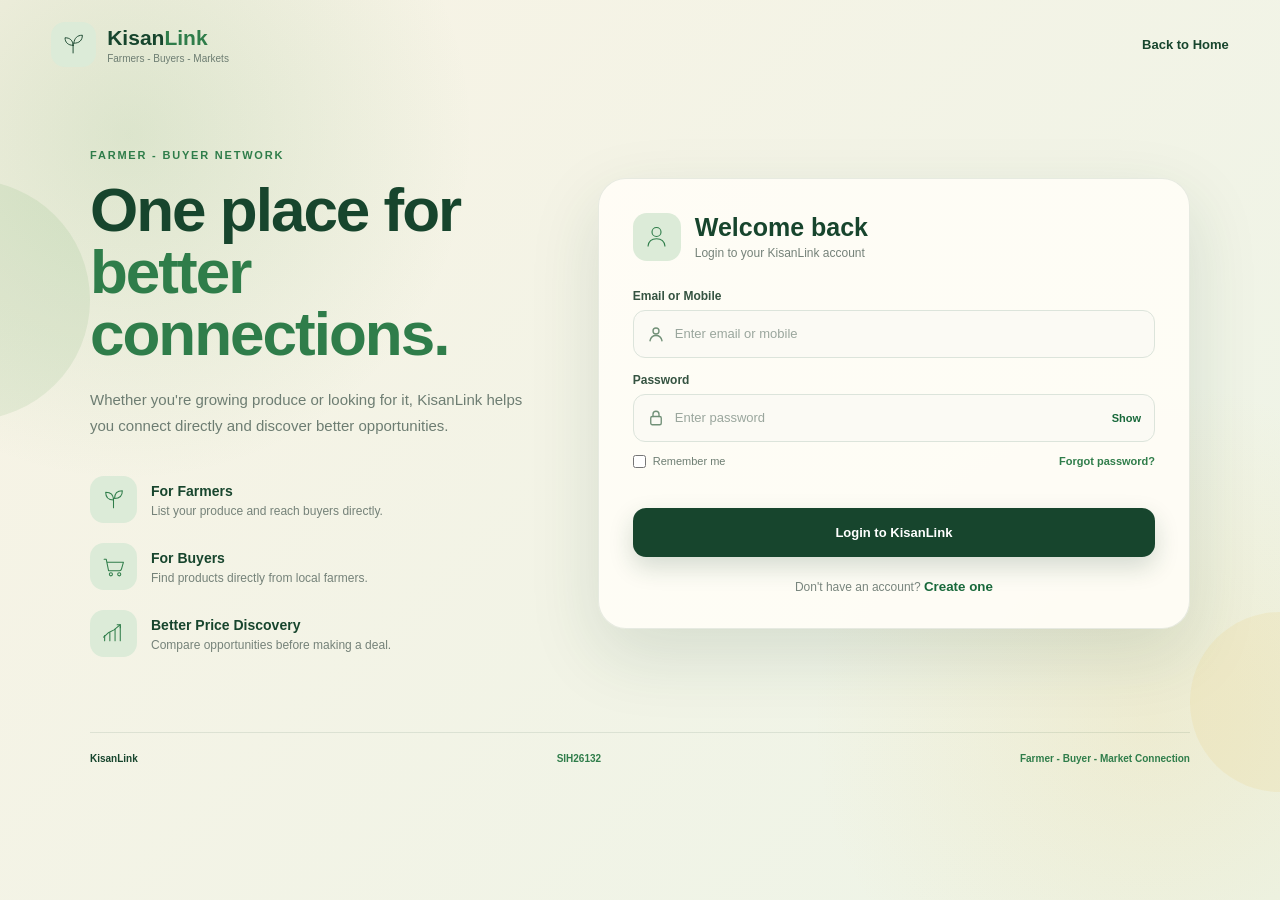
==== frontend/auth.html @ 93e55fd8 "Initial KisanLink SIH 2026 release" ====
﻿<!DOCTYPE html>
<html lang="en">
<head>
    <meta charset="UTF-8">
    <meta name="viewport" content="width=device-width, initial-scale=1.0">
    <meta name="theme-color" content="#17452d">
    <title>KisanLink - Account</title>
    <link rel="stylesheet" href="css/style.css">
    <link rel="stylesheet" href="css/auth.css">
</head>

<body>

<div class="auth-page">

    <div class="auth-decoration decoration-one"></div>
    <div class="auth-decoration decoration-two"></div>

    <header class="auth-navbar">

        <a href="index.html" class="auth-brand">

            <span class="auth-brand-icon">
                <svg viewBox="0 0 64 64">
                    <path d="M31 52V30"/>
                    <path d="M31 34C19 34 12 27 12 16c11 0 19 6 19 18Z"/>
                    <path d="M33 28C34 17 41 10 53 10c0 12-7 19-20 19Z"/>
                </svg>
            </span>

            <span>
                <strong>Kisan<span>Link</span></strong>
                <small>Farmers - Buyers - Markets</small>
            </span>

        </a>

        <a href="index.html" class="back-home">
            Back to Home
        </a>

    </header>


    <main class="auth-container">

        <!-- LEFT SIDE -->

        <section class="auth-info">

            <div class="info-label">
                FARMER - BUYER NETWORK
            </div>

            <h1>
                One place for<br>
                <span>better connections.</span>
            </h1>

            <p>
                Whether you're growing produce or looking
                for it, KisanLink helps you connect directly
                and discover better opportunities.
            </p>

            <div class="info-features">

                <div class="info-feature">

                    <div class="info-icon">
                        <svg viewBox="0 0 48 48">
                            <path d="M24 40V21"/>
                            <path d="M24 25C14 25 9 19 9 10c9 0 15 5 15 15Z"/>
                            <path d="M26 22c0-9 5-15 15-15 0 10-6 15-15 15Z"/>
                        </svg>
                    </div>

                    <div>
                        <strong>For Farmers</strong>
                        <p>List your produce and reach buyers directly.</p>
                    </div>

                </div>


                <div class="info-feature">

                    <div class="info-icon">
                        <svg viewBox="0 0 48 48">
                            <path d="M6 10h4l4.5 22h21a4 4 0 0 0 3.8-3L43 16H12"/>
                            <circle cx="19" cy="39" r="3"/>
                            <circle cx="35" cy="39" r="3"/>
                        </svg>
                    </div>

                    <div>
                        <strong>For Buyers</strong>
                        <p>Find products directly from local farmers.</p>
                    </div>

                </div>


                <div class="info-feature">

                    <div class="info-icon">
                        <svg viewBox="0 0 48 48">
                            <path d="M7 38V28M17 38V22M27 38V16M37 38V9"/>
                            <path d="M5 31l10-9 10-5 12-10"/>
                            <path d="M31 7h6v6"/>
                        </svg>
                    </div>

                    <div>
                        <strong>Better Price Discovery</strong>
                        <p>Compare opportunities before making a deal.</p>
                    </div>

                </div>

            </div>

        </section>


        <!-- AUTH CARD -->

        <section class="auth-card">

            <!-- LOGIN -->

            <div class="auth-form active" id="loginForm">

                <div class="form-heading">

                    <span class="form-icon">
                        <svg viewBox="0 0 48 48">
                            <circle cx="24" cy="16" r="8"/>
                            <path d="M9 41c1-9 7-13 15-13s14 4 15 13"/>
                        </svg>
                    </span>

                    <div>
                        <h2>Welcome back</h2>
                        <p>Login to your KisanLink account</p>
                    </div>

                </div>


                <form id="loginFormElement">

                    <label>Email or Mobile</label>

                    <div class="input-box">

                        <svg viewBox="0 0 24 24">
                            <circle cx="12" cy="8" r="4"/>
                            <path d="M4 21c1-5 4-7 8-7s7 2 8 7"/>
                        </svg>

                        <input
                            type="text"
                            id="loginIdentity"
                            placeholder="Enter email or mobile"
                            required
                        >

                    </div>


                    <label>Password</label>

                    <div class="input-box">

                        <svg viewBox="0 0 24 24">
                            <rect x="5" y="10" width="14" height="11" rx="2"/>
                            <path d="M8 10V7a4 4 0 0 1 8 0v3"/>
                        </svg>

                        <input
                            type="password"
                            id="loginPassword"
                            placeholder="Enter password"
                            required
                        >

                        <button type="button" class="password-toggle" onclick="togglePassword('loginPassword', this)">
                            Show
                        </button>

                    </div>


                    <div class="form-options">

                        <label class="remember">
                            <input type="checkbox">
                            <span>Remember me</span>
                        </label>

                        <a href="#">Forgot password?</a>

                    </div>


                    <button type="submit" class="auth-submit">
                        Login to KisanLink
                    </button>

                </form>


                <div class="switch-form">
                    Don't have an account?
                    <button onclick="showRegister()">Create one</button>
                </div>

            </div>


            <!-- REGISTER -->

            <div class="auth-form" id="registerForm">

                <div class="form-heading">

                    <span class="form-icon">
                        <svg viewBox="0 0 48 48">
                            <circle cx="21" cy="16" r="8"/>
                            <path d="M6 41c1-9 7-13 15-13"/>
                            <path d="M35 27v14M28 34h14"/>
                        </svg>
                    </span>

                    <div>
                        <h2>Create account</h2>
                        <p>Join the KisanLink network</p>
                    </div>

                </div>


                <form id="registerFormElement">

                    <div class="form-grid">

                        <div class="form-field full">
                            <label>Full Name</label>

                            <div class="input-box">
                                <svg viewBox="0 0 24 24">
                                    <circle cx="12" cy="8" r="4"/>
                                    <path d="M4 21c1-5 4-7 8-7s7 2 8 7"/>
                                </svg>

                                <input
                                    type="text"
                                    id="registerName"
                                    placeholder="Enter your full name"
                                    required
                                >
                            </div>
                        </div>


                        <div class="form-field">
                            <label>Email</label>

                            <div class="input-box">

                                <svg viewBox="0 0 24 24">
                                    <rect x="3" y="5" width="18" height="14" rx="2"/>
                                    <path d="m4 7 8 6 8-6"/>
                                </svg>

                                <input
                                    type="email"
                                    id="registerEmail"
                                    placeholder="Email"
                                    required
                                >

                            </div>
                        </div>


                        <div class="form-field">
                            <label>Mobile</label>

                            <div class="input-box">

                                <svg viewBox="0 0 24 24">
                                    <rect x="7" y="2" width="10" height="20" rx="2"/>
                                    <path d="M11 18h2"/>
                                </svg>

                                <input
                                    type="tel"
                                    id="registerMobile"
                                    placeholder="Mobile number"
                                    required
                                >

                            </div>
                        </div>


                        <div class="form-field">
                            <label>State</label>

                            <div class="input-box select-box">

                                <svg viewBox="0 0 24 24">
                                    <path d="M12 21s7-6.2 7-12a7 7 0 1 0-14 0c0 5.8 7 12 7 12Z"/>
                                    <circle cx="12" cy="9" r="2.5"/>
                                </svg>

                                <select id="registerState" required>
                                    <option value="">Select state</option>
                                    <option>Bihar</option>
                                    <option>Uttar Pradesh</option>
                                    <option>West Bengal</option>
                                    <option>Jharkhand</option>
                                    <option>Delhi</option>
                                    <option>Other</option>
                                </select>

                            </div>
                        </div>


                        <div class="form-field">
                            <label>District</label>

                            <div class="input-box">

                                <svg viewBox="0 0 24 24">
                                    <path d="M4 21V5l8-3 8 3v16"/>
                                    <path d="M8 9h1M15 9h1M8 13h1M15 13h1"/>
                                </svg>

                                <input
                                    type="text"
                                    id="registerDistrict"
                                    placeholder="District"
                                    required
                                >

                            </div>
                        </div>


                        <div class="form-field">
                            <label>PIN Code</label>

                            <div class="input-box">

                                <svg viewBox="0 0 24 24">
                                    <rect x="3" y="6" width="18" height="12" rx="2"/>
                                    <path d="M7 10h10M7 14h6"/>
                                </svg>

                                <input
                                    type="text"
                                    id="registerPincode"
                                    placeholder="PIN code"
                                    maxlength="6"
                                    required
                                >

                            </div>
                        </div>


                        <div class="form-field full">

                            <label>I am a</label>

                            <div class="role-selection">

                                <button type="button" class="role-card selected" data-role="farmer">

                                    <svg viewBox="0 0 48 48">
                                        <path d="M24 40V21"/>
                                        <path d="M24 25C14 25 9 19 9 10c9 0 15 5 15 15Z"/>
                                        <path d="M26 22c0-9 5-15 15-15 0 10-6 15-15 15Z"/>
                                    </svg>

                                    <strong>Farmer</strong>
                                    <small>Sell your produce</small>

                                </button>


                                <button type="button" class="role-card" data-role="buyer">

                                    <svg viewBox="0 0 48 48">
                                        <path d="M6 10h4l4.5 22h21a4 4 0 0 0 3.8-3L43 16H12"/>
                                        <circle cx="19" cy="39" r="3"/>
                                        <circle cx="35" cy="39" r="3"/>
                                    </svg>

                                    <strong>Buyer</strong>
                                    <small>Find products</small>

                                </button>

                            </div>

                            <input type="hidden" id="registerRole" value="farmer">

                        </div>


                        <div class="form-field full">

                            <label>Password</label>

                            <div class="input-box">

                                <svg viewBox="0 0 24 24">
                                    <rect x="5" y="10" width="14" height="11" rx="2"/>
                                    <path d="M8 10V7a4 4 0 0 1 8 0v3"/>
                                </svg>

                                <input
                                    type="password"
                                    id="registerPassword"
                                    placeholder="Create a password"
                                    required
                                >

                                <button type="button" class="password-toggle" onclick="togglePassword('registerPassword', this)">
                                    Show
                                </button>

                            </div>

                        </div>

                    </div>


                    <label class="terms">

                        <input type="checkbox" required>

                        <span>
                            I agree to the KisanLink terms and privacy policy.
                        </span>

                    </label>


                    <button type="submit" class="auth-submit">
                        Create KisanLink Account
                    </button>

                </form>


                <div class="switch-form">
                    Already have an account?
                    <button onclick="showLogin()">Login</button>
                </div>

            </div>

        </section>

    </main>


    <footer class="auth-footer">
        <span>KisanLink</span>
        <span>SIH26132</span>
        <span>Farmer - Buyer - Market Connection</span>
    </footer>

</div>


<script>
function showRegister() {
    const loginForm = document.getElementById("loginForm");
    const registerForm = document.getElementById("registerForm");

    if (loginForm) {
        loginForm.classList.remove("active");
        loginForm.style.display = "none";
    }

    if (registerForm) {
        registerForm.classList.add("active");
        registerForm.style.display = "block";
    }
}

function showLogin() {
    const loginForm = document.getElementById("loginForm");
    const registerForm = document.getElementById("registerForm");

    if (registerForm) {
        registerForm.classList.remove("active");
        registerForm.style.display = "none";
    }

    if (loginForm) {
        loginForm.classList.add("active");
        loginForm.style.display = "block";
    }
}

window.showRegister = showRegister;
window.showLogin = showLogin;
</script>

<script src="js/auth.js"></script>

</body>
</html>
---- frontend/css/style.css ----
﻿* {
    margin: 0;
    padding: 0;
    box-sizing: border-box;
}

:root {
    --forest: #17452d;
    --green: #2f7d4a;
    --leaf: #63a35c;
    --sage: #dcebd8;
    --cream: #f8f3e5;
    --earth: #8b6848;
    --sun: #e9bd55;
    --text: #203328;
    --muted: #6d7d72;
    --white: #fffdf7;
}

html {
    scroll-behavior: smooth;
}

body {
    font-family: Arial, Helvetica, sans-serif;
    color: var(--text);
    background: var(--cream);
    overflow-x: hidden;
}

/* =========================
   BACKGROUND
========================= */

.garden-bg {
    position: fixed;
    inset: 0;
    pointer-events: none;
    z-index: -1;
    background:
        radial-gradient(circle at 85% 12%, rgba(99,163,92,.20), transparent 24%),
        radial-gradient(circle at 8% 55%, rgba(233,189,85,.13), transparent 22%),
        linear-gradient(135deg, #f8f3e5, #edf4e7);
}

/* =========================
   NAVBAR
========================= */

.navbar {`r`n    position: relative;`r`n    z-index: 1000;
    width: min(1180px, 92%);
    margin: 18px auto 0;
    padding: 14px 18px;
    display: flex;
    align-items: center;
    justify-content: space-between;
    background: rgba(255,253,247,.82);
    backdrop-filter: blur(14px);
    border: 1px solid rgba(23,69,45,.10);
    border-radius: 20px;
    box-shadow: 0 10px 35px rgba(23,69,45,.08);
}

.brand {
    display: flex;
    align-items: center;
    gap: 11px;
}

.brand-icon {
    width: 45px;
    height: 45px;
    display: grid;
    place-items: center;
    font-size: 25px;
    border-radius: 14px;
    background: var(--sage);
}

.brand h1 {
    font-size: 21px;
    color: var(--forest);
}

.brand h1 span {
    color: var(--green);
}

.brand p {
    margin-top: 3px;
    font-size: 10px;
    color: var(--muted);
}

.navbar nav {
    display: flex;
    gap: 30px;
}

.navbar nav a {
    text-decoration: none;
    color: #506157;
    font-size: 14px;
    font-weight: 600;
}

.navbar nav a:hover {
    color: var(--green);
}

.nav-actions {
    display: flex;
    align-items: center;
    gap: 9px;
}

button {
    border: none;
    cursor: pointer;
    font-family: inherit;
}

.theme-btn {
    width: 38px;
    height: 38px;
    border-radius: 12px;
    background: var(--sage);
}

.login-btn,
.signup-btn {
    position: relative;
    z-index: 1001;
    cursor: pointer;
    padding: 11px 17px;
    border-radius: 12px;
    font-weight: 700;
}

.login-btn {
    background: transparent;
    color: var(--forest);
}

.signup-btn {
    background: var(--forest);
    color: white;
}

/* =========================
   HERO
========================= */

.hero {
    width: min(1180px, 92%);
    margin: 70px auto 90px;
    min-height: 560px;
    display: grid;
    grid-template-columns: 1.05fr .95fr;
    align-items: center;
    gap: 50px;
}

.eyebrow,
.section-heading > span,
.market-heading > div > span,
.cta > span {
    color: var(--green);
    font-size: 11px;
    font-weight: 800;
    letter-spacing: 1.8px;
}

.hero h2 {
    margin-top: 18px;
    font-size: clamp(45px, 5vw, 70px);
    line-height: .98;
    letter-spacing: -3px;
    color: var(--forest);
}

.hero h2 span {
    color: var(--green);
}

.hero-content > p {
    max-width: 540px;
    margin: 24px 0;
    color: var(--muted);
    font-size: 17px;
    line-height: 1.7;
}

.hero-buttons {
    display: flex;
    gap: 12px;
}

.primary-btn,
.secondary-btn {
    padding: 14px 22px;
    border-radius: 14px;
    font-weight: 800;
    font-size: 14px;
}

.primary-btn {
    background: var(--forest);
    color: white;
    box-shadow: 0 10px 25px rgba(23,69,45,.22);
}

.secondary-btn {
    background: var(--white);
    color: var(--forest);
    border: 1px solid rgba(23,69,45,.13);
}

.trust-row {
    display: flex;
    gap: 35px;
    margin-top: 45px;
}

.trust-row div {
    display: flex;
    flex-direction: column;
    gap: 5px;
}

.trust-row strong {
    color: var(--forest);
    font-size: 20px;
}

.trust-row span {
    color: var(--muted);
    font-size: 11px;
}

/* =========================
   FARM CARD
========================= */

.hero-visual {
    position: relative;
    min-height: 470px;
    display: grid;
    place-items: center;
}

.sun {
    position: absolute;
    top: 20px;
    right: 45px;
    width: 105px;
    height: 105px;
    border-radius: 50%;
    background: rgba(233,189,85,.55);
    filter: blur(1px);
}

.farm-card {
    position: relative;
    width: min(390px, 100%);
    padding: 27px;
    border-radius: 30px;
    background: var(--white);
    border: 1px solid rgba(23,69,45,.10);
    box-shadow: 0 25px 60px rgba(23,69,45,.15);
    z-index: 2;
}

.farm-top {
    display: flex;
    justify-content: space-between;
    color: var(--muted);
    font-size: 12px;
}

.live {
    color: var(--green);
    font-weight: 800;
}

.farm-card h3 {
    margin-top: 38px;
    font-size: 25px;
    color: var(--forest);
}

.price {
    margin-top: 7px;
    font-size: 48px;
    font-weight: 900;
    color: var(--forest);
}

.price small {
    font-size: 14px;
    color: var(--muted);
}

.price-change {
    display: inline-block;
    margin: 5px 0 25px;
    padding: 7px 10px;
    border-radius: 8px;
    background: var(--sage);
    color: var(--green);
    font-size: 11px;
    font-weight: 700;
}

.market-row {
    display: flex;
    justify-content: space-between;
    padding: 14px 0;
    border-top: 1px solid #e8ece5;
    font-size: 12px;
}

.market-row strong {
    color: var(--forest);
}

.market-btn {
    width: 100%;
    margin-top: 15px;
    padding: 13px;
    border-radius: 12px;
    background: var(--green);
    color: white;
    font-weight: 800;
}

.leaf {
    position: absolute;
    font-size: 42px;
}

.leaf-one {
    left: 5%;
    bottom: 8%;
    transform: rotate(-25deg);
}

.leaf-two {
    right: 0;
    bottom: 18%;
    transform: rotate(30deg);
}

.leaf-three {
    top: 15%;
    left: 2%;
    font-size: 30px;
}

/* =========================
   FEATURES
========================= */

.features {
    width: min(1180px, 92%);
    margin: 0 auto 100px;
}

.section-heading {
    text-align: center;
    max-width: 650px;
    margin: auto;
}

.section-heading h2 {
    margin: 13px 0;
    font-size: 40px;
    color: var(--forest);
}

.section-heading h2 em {
    color: var(--green);
    font-style: normal;
}

.section-heading p {
    color: var(--muted);
    line-height: 1.6;
}

.feature-grid {
    margin-top: 42px;
    display: grid;
    grid-template-columns: repeat(4, 1fr);
    gap: 16px;
}

.feature-card {
    padding: 25px;
    min-height: 260px;
    border-radius: 22px;
    transition: transform .25s ease, box-shadow .25s ease;
}

.feature-card:hover {
    transform: translateY(-7px);
    box-shadow: 0 18px 40px rgba(23,69,45,.10);
}

.feature-card.green {
    background: #d9ead5;
}

.feature-card.cream {
    background: #fff8e8;
}

.feature-card.yellow {
    background: #f5e6b9;
}

.feature-card.sage {
    background: #dce7dd;
}

.feature-icon {
    font-size: 31px;
}

.feature-card h3 {
    margin: 25px 0 10px;
    color: var(--forest);
    font-size: 18px;
}

.feature-card p {
    color: #66756a;
    font-size: 13px;
    line-height: 1.65;
}

.feature-card a {
    display: inline-block;
    margin-top: 18px;
    color: var(--forest);
    text-decoration: none;
    font-size: 12px;
    font-weight: 800;
}

/* =========================
   MARKET
========================= */

.market-section {
    width: min(1180px, 92%);
    margin: 0 auto 100px;
}

.market-heading {
    display: flex;
    align-items: end;
    justify-content: space-between;
    margin-bottom: 25px;
}

.market-heading h2 {
    margin-top: 9px;
    font-size: 34px;
    color: var(--forest);
}

.view-btn {
    padding: 11px 15px;
    border-radius: 12px;
    background: var(--sage);
    color: var(--forest);
    font-weight: 800;
}

.crop-grid {
    display: grid;
    grid-template-columns: repeat(3, 1fr);
    gap: 15px;
}

.crop-card {
    display: grid;
    grid-template-columns: 52px 1fr auto;
    align-items: center;
    gap: 13px;
    padding: 18px;
    border-radius: 19px;
    background: var(--white);
    border: 1px solid rgba(23,69,45,.08);
}

.crop-icon {
    width: 52px;
    height: 52px;
    display: grid;
    place-items: center;
    border-radius: 15px;
    font-size: 26px;
}

.tomato {
    background: #f5d8cf;
}

.wheat {
    background: #f4e5b8;
}

.potato {
    background: #e3d5c2;
}

.crop-card h3 {
    color: var(--forest);
    font-size: 15px;
}

.crop-card p {
    margin-top: 4px;
    color: var(--muted);
    font-size: 11px;
}

.crop-card > strong {
    color: var(--forest);
}

.crop-card small {
    grid-column: 2 / 4;
    margin-top: -5px;
}

.up {
    color: var(--green);
}

.down {
    color: var(--earth);
}

/* =========================
   CTA
========================= */

.cta {
    position: relative;
    width: min(1180px, 92%);
    margin: 0 auto 70px;
    padding: 80px 30px;
    text-align: center;
    overflow: hidden;
    border-radius: 35px;
    background: var(--forest);
    color: white;
}

.cta > span {
    color: #a8d19e;
}

.cta h2 {
    margin: 15px 0;
    font-size: 46px;
    line-height: 1.05;
}

.cta p {
    max-width: 520px;
    margin: 0 auto 25px;
    color: #c8d8cb;
    line-height: 1.6;
}

.cta-btn {
    padding: 14px 22px;
    border-radius: 13px;
    background: var(--sun);
    color: var(--forest);
    font-weight: 900;
}

.cta-leaves {
    position: absolute;
    right: 35px;
    top: 20px;
    font-size: 80px;
    opacity: .15;
}

/* =========================
   FOOTER
========================= */

footer {
    width: min(1180px, 92%);
    margin: auto;
    padding: 25px 0 35px;
    display: flex;
    align-items: center;
    justify-content: space-between;
    border-top: 1px solid rgba(23,69,45,.10);
    color: var(--muted);
    font-size: 12px;
}

.footer-brand {
    color: var(--forest);
    font-size: 16px;
}

footer > span {
    color: var(--green);
    font-weight: 800;
}

/* =========================
   RESPONSIVE
========================= */

@media (max-width: 900px) {

    .navbar nav {
        display: none;
    }

    .hero {
        grid-template-columns: 1fr;
        margin-top: 45px;
    }

    .hero-content {
        text-align: center;
    }

    .hero-content > p {
        margin-left: auto;
        margin-right: auto;
    }

    .hero-buttons,
    .trust-row {
        justify-content: center;
    }

    .feature-grid {
        grid-template-columns: repeat(2, 1fr);
    }

    .crop-grid {
        grid-template-columns: 1fr;
    }
}

@media (max-width: 600px) {

    .navbar {`r`n    position: relative;`r`n    z-index: 1000;
        padding: 10px;
    }

    .login-btn {
        display: none;
    }

    .hero h2 {
        font-size: 43px;
    }

    .feature-grid {
        grid-template-columns: 1fr;
    }

    .market-heading {
        align-items: start;
        flex-direction: column;
        gap: 15px;
    }

    .cta h2 {
        font-size: 35px;
    }

    footer {
        flex-direction: column;
        gap: 12px;
    }
}
svg {
    width: 1em;
    height: 1em;
    fill: none;
    stroke: currentColor;
    stroke-width: 2;
    stroke-linecap: round;
    stroke-linejoin: round;
}

.brand-icon {
    color: #17452d;
}

.brand-icon svg {
    width: 28px;
    height: 28px;
    stroke-width: 2.2;
}

.theme-btn {
    display: grid;
    place-items: center;
}

.theme-btn svg {
    width: 18px;
    height: 18px;
}

.primary-btn,
.secondary-btn {
    display: inline-flex;
    align-items: center;
    justify-content: center;
    gap: 9px;
}

.primary-btn svg,
.secondary-btn svg {
    width: 19px;
    height: 19px;
}

.eyebrow {
    display: flex;
    align-items: center;
    gap: 8px;
}

.eyebrow-dot {
    width: 7px;
    height: 7px;
    border-radius: 50%;
    background: #63a35c;
}

.opportunity-icon {
    display: inline-flex;
    color: #2f7d4a;
    margin-right: 5px;
}

.opportunity-icon svg {
    width: 18px;
    height: 18px;
}

.farm-top {
    align-items: center;
}

.live {
    display: inline-flex;
    align-items: center;
    gap: 5px;
}

.live i {
    display: block;
    width: 6px;
    height: 6px;
    border-radius: 50%;
    background: #63a35c;
}

.price-change {
    display: inline-flex;
    align-items: center;
    gap: 6px;
}

.price-change svg {
    width: 15px;
    height: 15px;
}

.market-row span {
    display: flex;
    align-items: center;
    gap: 7px;
}

.market-row svg {
    width: 15px;
    height: 15px;
    color: #2f7d4a;
}

.market-btn,
.view-btn {
    display: inline-flex;
    align-items: center;
    justify-content: center;
    gap: 8px;
}

.market-btn svg,
.view-btn svg {
    width: 16px;
    height: 16px;
}

.feature-icon {
    display: grid;
    place-items: center;
}

.feature-icon svg {
    width: 29px;
    height: 29px;
    stroke-width: 2.1;
}

.crop-icon {
    display: grid;
    place-items: center;
}

.crop-icon svg {
    width: 32px;
    height: 32px;
    stroke-width: 1.8;
}

.tomato-icon {
    background: #f5d8cf;
    color: #a34f3c;
}

.wheat-icon {
    background: #f4e5b8;
    color: #94712b;
}

.potato-icon {
    background: #e3d5c2;
    color: #806247;
}

.cta-leaves svg {
    width: 120px;
    height: 120px;
    stroke: #9fc79a;
    stroke-width: 3;
}

.footer-brand {
    display: flex;
    align-items: center;
    gap: 7px;
}

.footer-brand svg {
    width: 23px;
    height: 23px;
    stroke: #2f7d4a;
    stroke-width: 2.3;
}



/* ===== LANDING PAGE BUTTON FIXES ===== */

.nav-actions .login-btn,
.nav-actions .signup-btn {
    text-decoration: none !important;
}

.nav-actions .login-btn:hover,
.nav-actions .signup-btn:hover,
.nav-actions .login-btn:focus,
.nav-actions .signup-btn:focus {
    text-decoration: none !important;
}

.hero-buttons .primary-btn,
.hero-buttons .secondary-btn {
    cursor: pointer;
    text-decoration: none;
}

.hero-buttons .primary-btn:hover,
.hero-buttons .secondary-btn:hover {
    transform: translateY(-2px);
}

/* ===== KISANLINK CROSS-BROWSER FIX ===== */

/* Remove browser/default anchor underline everywhere in navbar */
.nav-actions a.login-btn,
.nav-actions a.signup-btn,
.nav-actions .login-btn,
.nav-actions .signup-btn {
    text-decoration: none !important;
    -webkit-text-decoration: none !important;
    border-bottom: none !important;
    box-shadow: none !important;
}

.nav-actions a.login-btn::before,
.nav-actions a.login-btn::after,
.nav-actions a.signup-btn::before,
.nav-actions a.signup-btn::after {
    text-decoration: none !important;
    border: none !important;
    box-shadow: none !important;
}

/* Keep navbar buttons clickable */
.nav-actions .login-btn,
.nav-actions .signup-btn {
    cursor: pointer;
}

/* Theme button */
.theme-btn {
    cursor: pointer;
    user-select: none;
}


/* =========================================================
   KISANLINK FINAL LANDING PAGE FIX
   ========================================================= */

/* ---------- LOGIN / GET STARTED ---------- */

.nav-actions a.login-btn,
.nav-actions a.signup-btn,
.nav-actions a.login-btn:link,
.nav-actions a.signup-btn:link,
.nav-actions a.login-btn:visited,
.nav-actions a.signup-btn:visited,
.nav-actions a.login-btn:hover,
.nav-actions a.signup-btn:hover,
.nav-actions a.login-btn:active,
.nav-actions a.signup-btn:active,
.nav-actions a.login-btn:focus,
.nav-actions a.signup-btn:focus {
    text-decoration: none !important;
    -webkit-text-decoration: none !important;
    border-bottom: 0 !important;
    outline: none !important;
    box-shadow: none !important;
}

/* Remove possible browser/pseudo-element underline */
.nav-actions .login-btn::before,
.nav-actions .login-btn::after,
.nav-actions .signup-btn::before,
.nav-actions .signup-btn::after {
    content: none !important;
    display: none !important;
    border: 0 !important;
    text-decoration: none !important;
}

/* ---------- THEME BUTTON ---------- */

.theme-btn {
    cursor: pointer !important;
    border: none;
    outline: none;
}

/* ---------- DARK MODE ---------- */

html.dark-mode body,
body.dark-mode {
    background: #101814 !important;
    color: #edf5ef !important;
}

html.dark-mode .navbar,
body.dark-mode .navbar {
    background: rgba(16, 24, 20, 0.95) !important;
}

html.dark-mode .navbar nav a {
    color: #cbd8cf !important;
}

html.dark-mode .nav-actions,
body.dark-mode .nav-actions {
    color: #edf5ef;
}

html.dark-mode .login-btn,
body.dark-mode .login-btn {
    color: #dcebe1 !important;
}

html.dark-mode .signup-btn,
body.dark-mode .signup-btn {
    color: #ffffff !important;
}

html.dark-mode .hero,
body.dark-mode .hero {
    background: #101814 !important;
}

html.dark-mode .hero h1,
body.dark-mode .hero h1 {
    color: #f1f7f2 !important;
}

html.dark-mode .hero p,
body.dark-mode .hero p {
    color: #b9c8be !important;
}

html.dark-mode .farm-card,
body.dark-mode .farm-card {
    background: #18231d !important;
    color: #edf5ef !important;
    border-color: #2c3b31 !important;
}

html.dark-mode .farm-card h3,
body.dark-mode .farm-card h3 {
    color: #f1f7f2 !important;
}

html.dark-mode .farm-card .price,
body.dark-mode .farm-card .price {
    color: #ffffff !important;
}

html.dark-mode .farm-card .price-change,
body.dark-mode .farm-card .price-change {
    color: #79c98f !important;
}

html.dark-mode .market-row,
body.dark-mode .market-row {
    color: #cbd8cf !important;
}

html.dark-mode .market-row strong,
body.dark-mode .market-row strong {
    color: #f1f7f2 !important;
}

html.dark-mode .theme-btn,
body.dark-mode .theme-btn {
    background: #26382c !important;
    color: #ffffff !important;
}

html.dark-mode .hero-buttons .secondary-btn,
body.dark-mode .hero-buttons .secondary-btn {
    color: #eaf4ed !important;
    border-color: #45624e !important;
}

html.dark-mode .sun {
    opacity: 0.12;
}

html.dark-mode .hero::before,
body.dark-mode .hero::before {
    opacity: 0.08;
}

/* ---------- SMOOTH THEME CHANGE ---------- */

body,
.navbar,
.farm-card,
.theme-btn,
.hero,
.hero h1,
.hero p,
.market-row {
    transition:
        background-color 0.25s ease,
        color 0.25s ease,
        border-color 0.25s ease;
}

/* ===== FINAL NAV LINK FIX ===== */

.nav-actions .login-btn,
.nav-actions .signup-btn,
.nav-actions .login-btn:link,
.nav-actions .signup-btn:link,
.nav-actions .login-btn:visited,
.nav-actions .signup-btn:visited,
.nav-actions .login-btn:hover,
.nav-actions .signup-btn:hover,
.nav-actions .login-btn:active,
.nav-actions .signup-btn:active,
.nav-actions .login-btn:focus,
.nav-actions .signup-btn:focus {
    text-decoration: none !important;
    -webkit-text-decoration: none !important;
    text-decoration-line: none !important;
    text-decoration-style: none !important;
    text-decoration-thickness: 0 !important;
    border-bottom: none !important;
}

.nav-actions .login-btn::before,
.nav-actions .login-btn::after,
.nav-actions .signup-btn::before,
.nav-actions .signup-btn::after {
    display: none !important;
    content: none !important;
}

/* Dark button removed */
.theme-btn {
    display: none !important;
}
---- frontend/css/auth.css ----
﻿.auth-page {
    min-height: 100vh;
    position: relative;
    overflow: hidden;
    background:
        radial-gradient(circle at 10% 15%, rgba(99,163,92,.18), transparent 25%),
        radial-gradient(circle at 90% 80%, rgba(233,189,85,.15), transparent 25%),
        linear-gradient(135deg, #f8f3e5, #edf4e7);
}

.auth-navbar {
    width: min(1180px, 92%);
    margin: auto;
    padding: 22px 0;
    display: flex;
    align-items: center;
    justify-content: space-between;
}

.auth-brand {
    display: flex;
    align-items: center;
    gap: 11px;
    text-decoration: none;
    color: #17452d;
}

.auth-brand-icon {
    width: 45px;
    height: 45px;
    display: grid;
    place-items: center;
    background: #dcebd8;
    border-radius: 14px;
}

.auth-brand-icon svg {
    width: 27px;
    height: 27px;
    fill: none;
    stroke: #17452d;
    stroke-width: 2.2;
    stroke-linecap: round;
    stroke-linejoin: round;
}

.auth-brand strong {
    display: block;
    font-size: 21px;
}

.auth-brand strong span {
    color: #2f7d4a;
}

.auth-brand small {
    display: block;
    margin-top: 3px;
    color: #6d7d72;
    font-size: 10px;
}

.back-home {
    color: #17452d;
    text-decoration: none;
    font-size: 13px;
    font-weight: 700;
}

.auth-container {
    width: min(1100px, 92%);
    margin: 35px auto 50px;
    display: grid;
    grid-template-columns: .85fr 1.15fr;
    gap: 70px;
    align-items: center;
}

.auth-info {
    padding: 25px 0;
}

.info-label {
    color: #2f7d4a;
    font-size: 11px;
    font-weight: 800;
    letter-spacing: 1.8px;
}

.auth-info h1 {
    margin-top: 18px;
    font-size: clamp(40px, 5vw, 62px);
    line-height: 1;
    letter-spacing: -2px;
    color: #17452d;
}

.auth-info h1 span {
    color: #2f7d4a;
}

.auth-info > p {
    max-width: 470px;
    margin-top: 22px;
    color: #6d7d72;
    line-height: 1.7;
    font-size: 15px;
}

.info-features {
    margin-top: 38px;
    display: grid;
    gap: 20px;
}

.info-feature {
    display: flex;
    align-items: center;
    gap: 14px;
}

.info-icon {
    width: 47px;
    height: 47px;
    flex-shrink: 0;
    display: grid;
    place-items: center;
    border-radius: 14px;
    background: #dcebd8;
    color: #2f7d4a;
}

.info-icon svg {
    width: 25px;
    height: 25px;
    fill: none;
    stroke: currentColor;
    stroke-width: 2;
    stroke-linecap: round;
    stroke-linejoin: round;
}

.info-feature strong {
    color: #17452d;
    font-size: 14px;
}

.info-feature p {
    margin-top: 4px;
    color: #758279;
    font-size: 12px;
}

.auth-card {
    background: rgba(255,253,247,.92);
    border: 1px solid rgba(23,69,45,.10);
    border-radius: 28px;
    padding: 34px;
    box-shadow: 0 25px 70px rgba(23,69,45,.13);
}

.auth-form {
    display: none;
}

.auth-form.active {
    display: block;
}

.form-heading {
    display: flex;
    align-items: center;
    gap: 14px;
    margin-bottom: 28px;
}

.form-icon {
    width: 48px;
    height: 48px;
    display: grid;
    place-items: center;
    border-radius: 14px;
    background: #dcebd8;
    color: #2f7d4a;
}

.form-icon svg {
    width: 27px;
    height: 27px;
    fill: none;
    stroke: currentColor;
    stroke-width: 2;
    stroke-linecap: round;
    stroke-linejoin: round;
}

.form-heading h2 {
    color: #17452d;
    font-size: 25px;
}

.form-heading p {
    margin-top: 4px;
    color: #758279;
    font-size: 12px;
}

.auth-form form > label,
.form-field > label {
    display: block;
    margin: 15px 0 7px;
    color: #355341;
    font-size: 12px;
    font-weight: 800;
}

.input-box {
    height: 48px;
    display: flex;
    align-items: center;
    gap: 10px;
    padding: 0 13px;
    border: 1px solid #dce4db;
    border-radius: 12px;
    background: #fbfaf4;
    transition: .2s;
}

.input-box:focus-within {
    border-color: #63a35c;
    box-shadow: 0 0 0 3px rgba(99,163,92,.10);
}

.input-box > svg {
    width: 18px;
    height: 18px;
    flex-shrink: 0;
    fill: none;
    stroke: #719077;
    stroke-width: 1.8;
    stroke-linecap: round;
    stroke-linejoin: round;
}

.input-box input,
.input-box select {
    width: 100%;
    height: 100%;
    border: none;
    outline: none;
    background: transparent;
    color: #203328;
    font-family: inherit;
    font-size: 13px;
}

.input-box input::placeholder {
    color: #9aa69d;
}

.select-box select {
    appearance: none;
}

.password-toggle {
    background: transparent;
    color: #2f7d4a;
    font-size: 11px;
    font-weight: 800;
}

.form-options {
    margin: 13px 0 20px;
    display: flex;
    justify-content: space-between;
    align-items: center;
    font-size: 11px;
}

.remember {
    display: flex;
    gap: 7px;
    align-items: center;
    color: #6d7d72;
}

.form-options a {
    color: #2f7d4a;
    text-decoration: none;
    font-weight: 700;
}

.auth-submit {
    width: 100%;
    height: 49px;
    margin-top: 20px;
    border-radius: 13px;
    background: #17452d;
    color: white;
    font-size: 13px;
    font-weight: 800;
    box-shadow: 0 10px 25px rgba(23,69,45,.18);
}

.switch-form {
    margin-top: 22px;
    text-align: center;
    color: #78857d;
    font-size: 12px;
}

.switch-form button {
    background: transparent;
    color: #2f7d4a;
    font-weight: 800;
}

.form-grid {
    display: grid;
    grid-template-columns: 1fr 1fr;
    gap: 0 12px;
}

.form-field.full {
    grid-column: 1 / -1;
}

.role-selection {
    display: grid;
    grid-template-columns: 1fr 1fr;
    gap: 10px;
}

.role-card {
    min-height: 105px;
    padding: 15px;
    display: flex;
    flex-direction: column;
    align-items: center;
    justify-content: center;
    gap: 5px;
    border: 1px solid #dce4db;
    border-radius: 14px;
    background: #fbfaf4;
    color: #17452d;
}

.role-card svg {
    width: 28px;
    height: 28px;
    fill: none;
    stroke: currentColor;
    stroke-width: 1.8;
    stroke-linecap: round;
    stroke-linejoin: round;
}

.role-card strong {
    font-size: 13px;
}

.role-card small {
    color: #7c8981;
    font-size: 10px;
}

.role-card.selected {
    border: 2px solid #2f7d4a;
    background: #e8f2e4;
}

.terms {
    margin-top: 18px;
    display: flex;
    gap: 8px;
    align-items: flex-start;
    color: #77847b;
    font-size: 10px;
    line-height: 1.5;
}

.auth-footer {
    width: min(1100px, 92%);
    margin: auto;
    padding: 20px 0 30px;
    border-top: 1px solid rgba(23,69,45,.10);
    display: flex;
    justify-content: space-between;
    color: #77847b;
    font-size: 10px;
}

.auth-footer span:first-child {
    color: #17452d;
    font-weight: 800;
}

.auth-decoration {
    position: absolute;
    border-radius: 50%;
    pointer-events: none;
}

.decoration-one {
    width: 240px;
    height: 240px;
    top: 20%;
    left: -150px;
    background: rgba(99,163,92,.12);
}

.decoration-two {
    width: 180px;
    height: 180px;
    right: -90px;
    bottom: 12%;
    background: rgba(233,189,85,.13);
}

@media (max-width: 900px) {
    .auth-container {
        grid-template-columns: 1fr;
        gap: 25px;
        max-width: 650px;
    }

    .auth-info {
        text-align: center;
    }

    .auth-info > p {
        margin-left: auto;
        margin-right: auto;
    }

    .info-features {
        grid-template-columns: 1fr 1fr 1fr;
        text-align: left;
    }
}

@media (max-width: 600px) {
    .auth-navbar {
        padding: 15px 0;
    }

    .auth-container {
        width: 94%;
    }

    .auth-card {
        padding: 22px;
    }

    .form-grid {
        grid-template-columns: 1fr;
    }

    .form-field.full {
        grid-column: auto;
    }

    .info-features {
        grid-template-columns: 1fr;
    }

    .auth-footer {
        flex-direction: column;
        gap: 8px;
        text-align: center;
    }

    .back-home {
        display: none;
    }
}

/* =====================================================
   KISANLINK AUTH FORM FIX
===================================================== */

.auth-form {
    display: none !important;
}

.auth-form.active {
    display: block !important;
}


/* =====================================================
   ROLE SELECTION
===================================================== */

.role-selection {
    display: grid;
    grid-template-columns: 1fr 1fr;
    gap: 10px;
}

.role-card {
    cursor: pointer;
    transition: all 0.2s ease;
}

.role-card:hover {
    transform: translateY(-2px);
}

.role-card.selected {
    border-color: #238b45 !important;
    background: #eaf5e6 !important;
    box-shadow: 0 0 0 1px #238b45 inset;
}

.role-card.selected strong {
    color: #17683a;
}


/* =====================================================
   PASSWORD BUTTON
===================================================== */

.password-toggle {
    cursor: pointer;
    border: 0;
    background: transparent;
    color: #17683a;
    font-weight: 700;
}

.password-toggle:hover {
    color: #0d4d29;
}


/* =====================================================
   SWITCH FORM BUTTON
===================================================== */

.switch-form button {
    cursor: pointer;
    border: 0;
    background: transparent;
    color: #17683a;
    font-weight: 700;
}

.switch-form button:hover {
    text-decoration: underline;
}
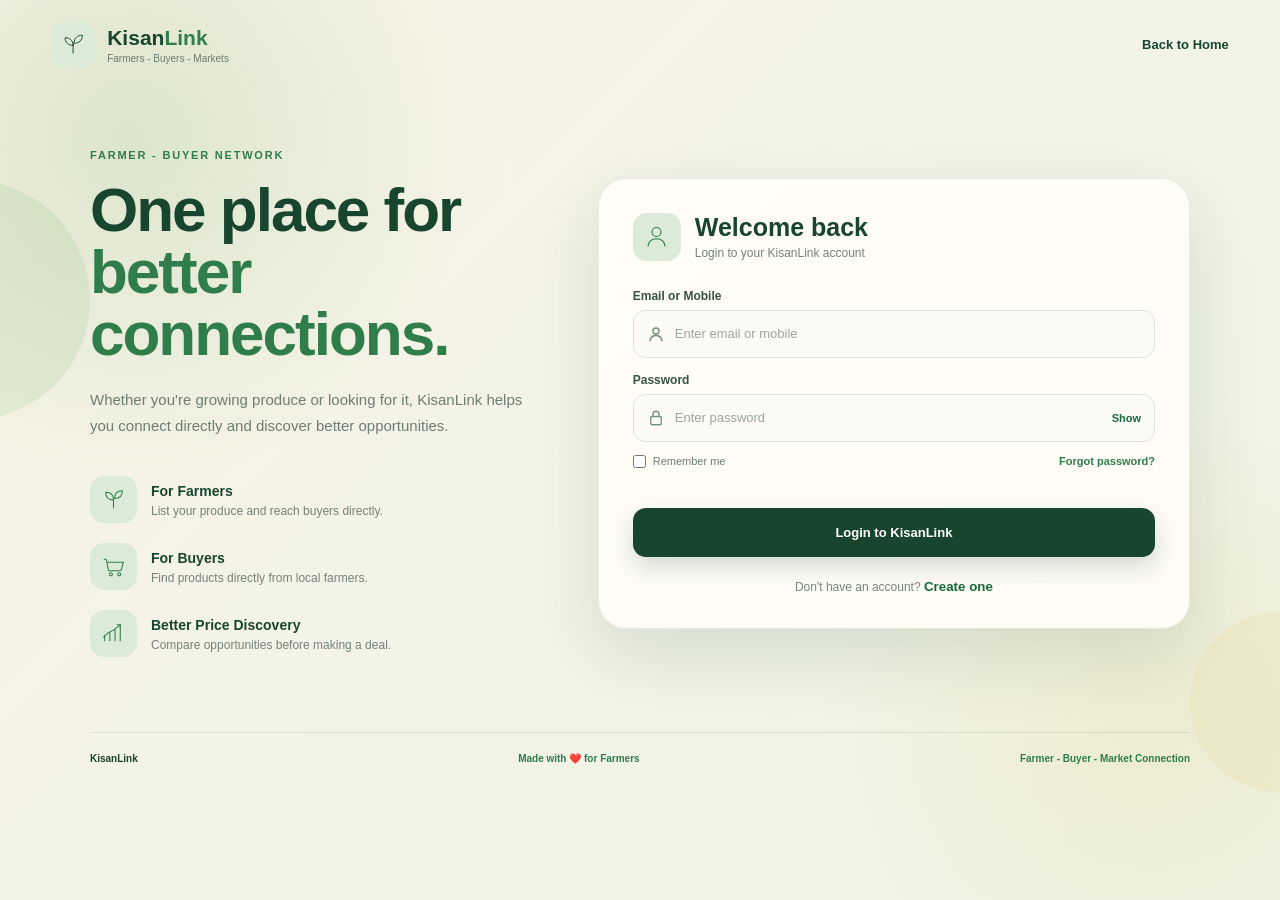
==== commit 9cb4366d: "Update sell crop" ====
--- a/frontend/auth.html
+++ b/frontend/auth.html
@@ -474,7 +474,7 @@
 
     <footer class="auth-footer">
         <span>KisanLink</span>
-        <span>SIH26132</span>
+        <span>Made with ❤️ for Farmers</span>
         <span>Farmer - Buyer - Market Connection</span>
     </footer>
 
